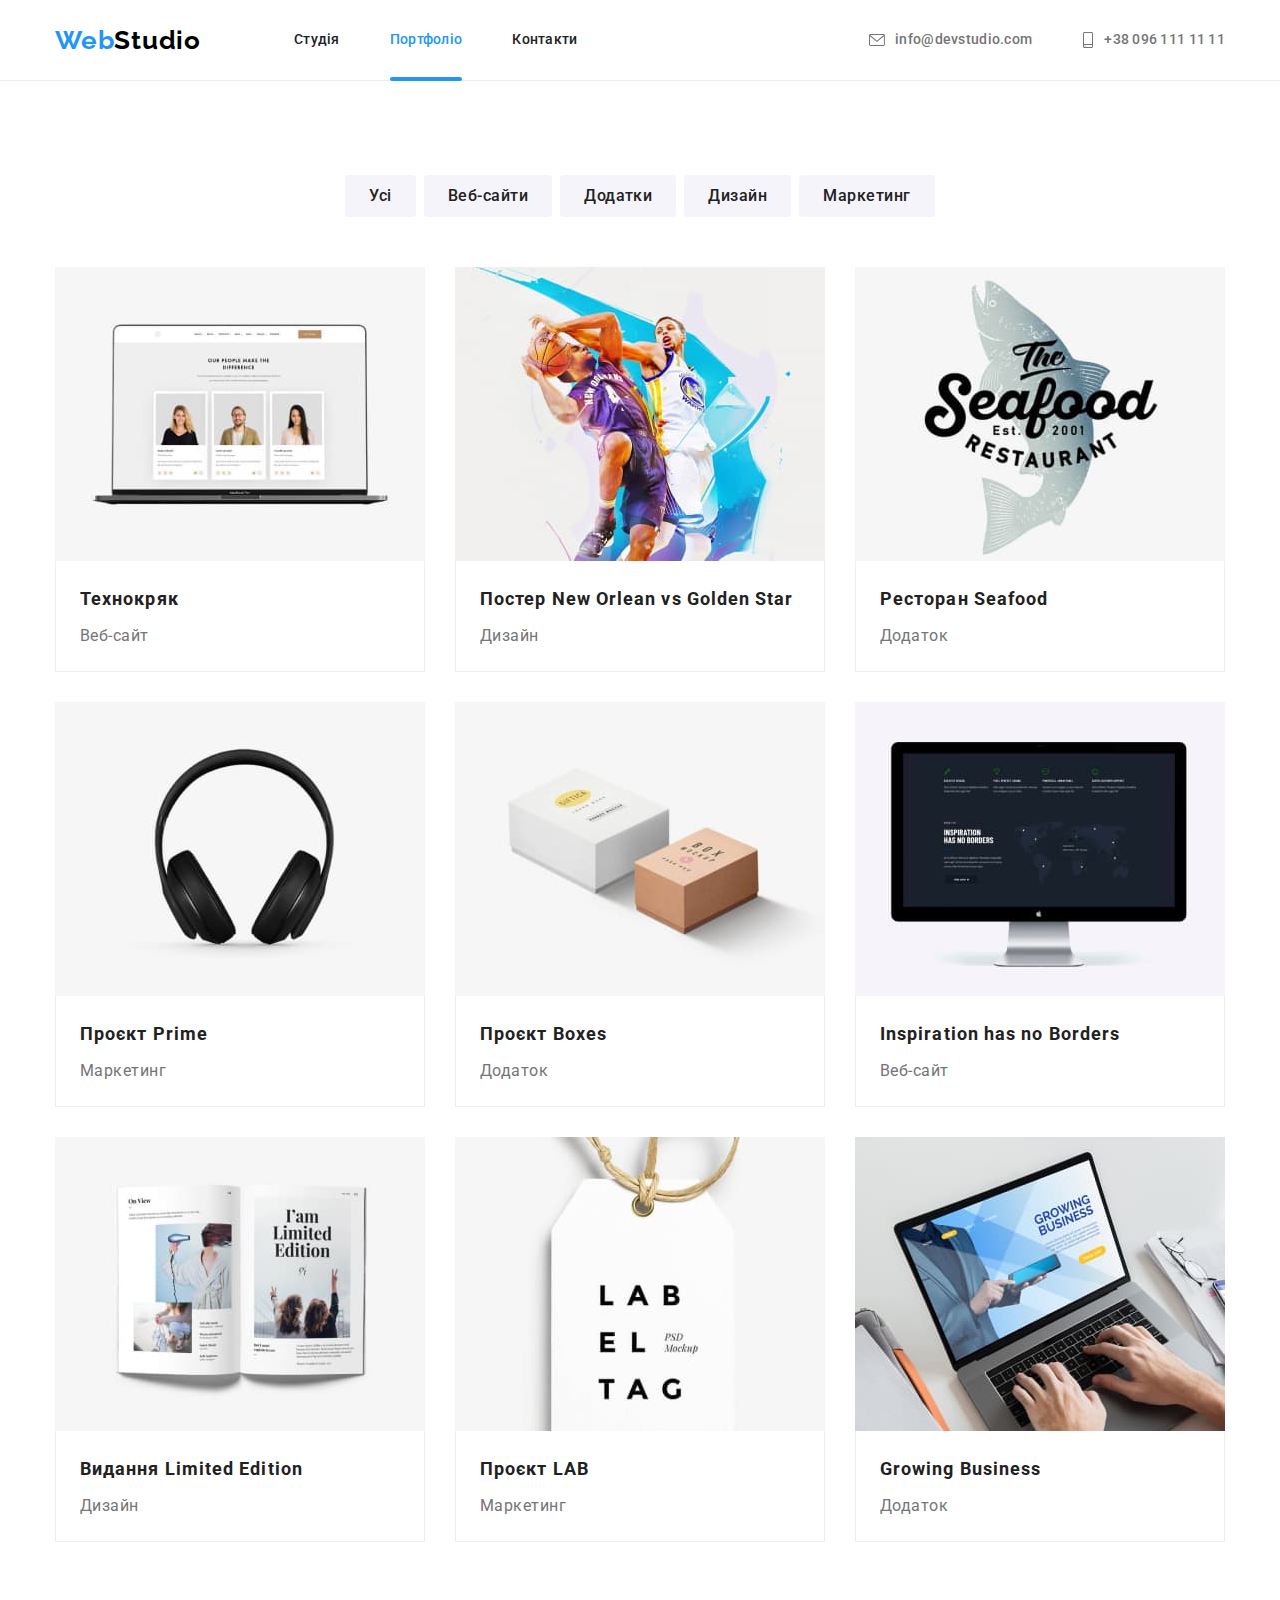
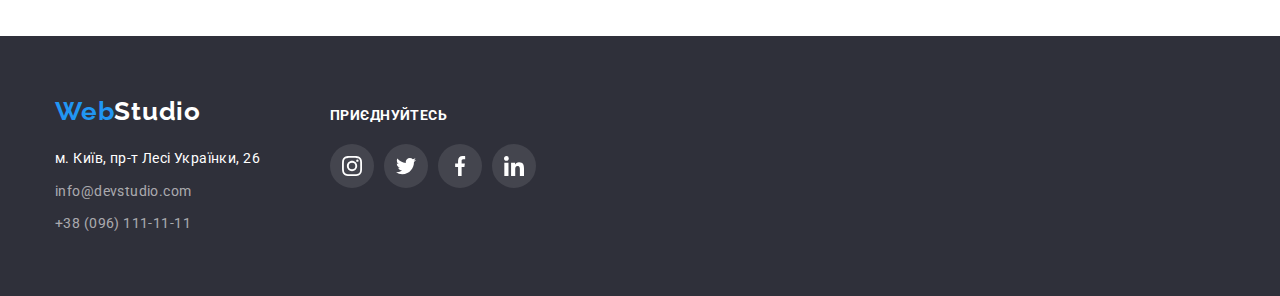
==== portfolio.html @ 8c92eab8 "03-11-2022" ====
<!DOCTYPE html>
<html lang="uk">
  <head>
    <meta charset="UTF-8" />
    <meta http-equiv="X-UA-Compatible" content="IE=edge" />
    <meta name="viewport" content="width=device-width, initial-scale=1.0" />
    <title>Портфоліо</title>
    <link
      rel="stylesheet"
      href="https://cdnjs.cloudflare.com/ajax/libs/modern-normalize/1.0.0/modern-normalize.min.css"
    />
    <link rel="preconnect" href="https://fonts.googleapis.com" />
    <link rel="preconnect" href="https://fonts.gstatic.com" crossorigin />
    <link
      href="https://fonts.googleapis.com/css2?family=Raleway:wght@700&family=Roboto:wght@400;500;700;900&display=swap"
      rel="stylesheet"
    />
    <link rel="stylesheet" href="./css/styles.css" />
  </head>
  <body>
    <header class="header-navigation">
      <div class="container flex">
        <!-- logo -->
        <a href="./index.html" class="header-navigation-logo"
          >Web<span class="logo-black">Studio</span></a
        >
        <!-- Меню навігації по інших сторінках -->
        <nav>
          <ul class="header-list list">
            <li class="header-item">
              <a class="link" href="./index.html">Студія</a>
            </li>
            <li class="header-item">
              <a class="link current" href="./portfolio.html">Портфоліо</a>
            </li>
            <li class="header-item">
              <a class="link" href="#">Контакти</a>
            </li>
          </ul>
        </nav>
        <ul class="header-contact-list list">
          <li class="header-item">
            <!-- Посилання на адресу електронної пошти  -->
            <a class="header-mail" href="mailto:info@devstudio.com"
              ><svg class="envelope-icon" width="16" height="12">
                <use href="./images/symbol-defs.svg#envelope"></use></svg
              >info@devstudio.com</a
            >
          </li>
          <li class="header-item">
            <!-- Посилання на телефонний номер -->
            <a class="header-phone" href="tel:+380961111111"
              ><svg class="smartphone-icon" width="12" height="16">
                <use href="./images/symbol-defs.svg#smartphone"></use></svg
              >+38 096 111 11 11</a
            >
          </li>
        </ul>
      </div>
    </header>
    <main class="body">
      <section class="workbtn section">
        <div class="container">
          <h1 class="visually-hidden">Портфоліо</h1>
          <!-- work link button -->
          <ul class="worklink-list list">
            <li class="worklink-item">
              <button class="worklink-btn" type="button">Усі</button>
            </li>
            <li class="worklink-item">
              <button class="worklink-btn" type="button">Веб-сайти</button>
            </li>
            <li class="worklink-item">
              <button class="worklink-btn" type="button">Додатки</button>
            </li>
            <li class="worklink-item">
              <button class="worklink-btn" type="button">Дизайн</button>
            </li>
            <li class="worklink-item">
              <button class="worklink-btn" type="button">Маркетинг</button>
            </li>
          </ul>
          <!-- Links to work -->
          <ul class="linkwork-list list">
            <li class="linkwork-item">
              <a href="" class="linkwork-link link">
                <article class="linkwork-product">
                  <div class="linkwork-thumb">
                    <img src="./images/imgportfolio1.jpg" alt="Ноутбук" />
                    <div class="linkwork-product-overlay">
                      <div class="linkwork-overlay">
                        <p class="linkwork-text-overlay">
                          Ресурс пропонує комплексні пропозиції з різним рівнем
                          функціоналу та сервісів. Все це дозволить відвідувачу
                          отримати вичерпні відомості про компанію чи приватну
                          особу.
                        </p>
                      </div>
                    </div>
                  </div>
                  <div class="linkwork-content">
                    <h2 class="linkwork-title">Технокряк</h2>
                    <p class="linkwork-text">Веб-сайт</p>
                  </div>
                </article>
              </a>
            </li>
            <li class="linkwork-item">
              <a href="" class="linkwork-link link">
                <article class="linkwork-product">
                  <div class="linkwork-thumb">
                    <img src="./images/imgportfolio2.jpg" alt="Баскетбол" />
                    <div class="linkwork-product-overlay">
                      <div class="linkwork-overlay">
                        <p class="linkwork-text-overlay">
                          Ресурс пропонує комплексні пропозиції з різним рівнем
                          функціоналу та сервісів. Все це дозволить відвідувачу
                          отримати вичерпні відомості про компанію чи приватну
                          особу.
                        </p>
                      </div>
                    </div>
                  </div>
                  <div class="linkwork-content">
                    <h2 class="linkwork-title">
                      Постер New Orlean vs Golden Star
                    </h2>
                    <p class="linkwork-text">Дизайн</p>
                  </div>
                </article>
              </a>
            </li>
            <li class="linkwork-item">
              <a href="" class="linkwork-link link">
                <article class="linkwork-product">
                  <div class="linkwork-thumb">
                    <img src="./images/imgportfolio3.jpg" alt="Ресторан" />
                    <div class="linkwork-product-overlay">
                      <div class="linkwork-overlay">
                        <p class="linkwork-text-overlay">
                          Ресурс пропонує комплексні пропозиції з різним рівнем
                          функціоналу та сервісів. Все це дозволить відвідувачу
                          отримати вичерпні відомості про компанію чи приватну
                          особу.
                        </p>
                      </div>
                    </div>
                  </div>
                  <div class="linkwork-content">
                    <h2 class="linkwork-title">Ресторан Seafood</h2>
                    <p class="linkwork-text">Додаток</p>
                  </div>
                </article>
              </a>
            </li>
            <li class="linkwork-item">
              <a href="" class="linkwork-link link">
                <article class="linkwork-product">
                  <div class="linkwork-thumb">
                    <img src="./images/imgportfolio4.jpg" alt="Наушники" />
                    <div class="linkwork-product-overlay">
                      <div class="linkwork-overlay">
                        <p class="linkwork-text-overlay">
                          Ресурс пропонує комплексні пропозиції з різним рівнем
                          функціоналу та сервісів. Все це дозволить відвідувачу
                          отримати вичерпні відомості про компанію чи приватну
                          особу.
                        </p>
                      </div>
                    </div>
                  </div>
                  <div class="linkwork-content">
                    <h2 class="linkwork-title">Проєкт Prime</h2>
                    <p class="linkwork-text">Маркетинг</p>
                  </div>
                </article>
              </a>
            </li>
            <li class="linkwork-item">
              <a href="" class="linkwork-link link">
                <article class="linkwork-product">
                  <div class="linkwork-thumb">
                    <img src="./images/imgportfolio5.jpg" alt="Коробки" />
                    <div class="linkwork-product-overlay">
                      <div class="linkwork-overlay">
                        <p class="linkwork-text-overlay">
                          Ресурс пропонує комплексні пропозиції з різним рівнем
                          функціоналу та сервісів. Все це дозволить відвідувачу
                          отримати вичерпні відомості про компанію чи приватну
                          особу.
                        </p>
                      </div>
                    </div>
                  </div>
                  <div class="linkwork-content">
                    <h2 class="linkwork-title">Проєкт Boxes</h2>
                    <p class="linkwork-text">Додаток</p>
                  </div>
                </article>
              </a>
            </li>
            <li class="linkwork-item">
              <a href="" class="linkwork-link link">
                <article class="linkwork-product">
                  <div class="linkwork-thumb">
                    <img src="./images/imgportfolio6.jpg" alt="Лептоп" />
                    <div class="linkwork-product-overlay">
                      <div class="linkwork-overlay">
                        <p class="linkwork-text-overlay">
                          Ресурс пропонує комплексні пропозиції з різним рівнем
                          функціоналу та сервісів. Все це дозволить відвідувачу
                          отримати вичерпні відомості про компанію чи приватну
                          особу.
                        </p>
                      </div>
                    </div>
                  </div>
                  <div class="linkwork-content">
                    <h2 class="linkwork-title">Inspiration has no Borders</h2>
                    <p class="linkwork-text">Веб-сайт</p>
                  </div>
                </article>
              </a>
            </li>
            <li class="linkwork-item">
              <a href="" class="linkwork-link link">
                <article class="linkwork-product">
                  <div class="linkwork-thumb">
                    <img src="./images/imgportfolio7.jpg" alt="Книга" />
                    <div class="linkwork-product-overlay">
                      <div class="linkwork-overlay">
                        <p class="linkwork-text-overlay">
                          Ресурс пропонує комплексні пропозиції з різним рівнем
                          функціоналу та сервісів. Все це дозволить відвідувачу
                          отримати вичерпні відомості про компанію чи приватну
                          особу.
                        </p>
                      </div>
                    </div>
                  </div>
                  <div class="linkwork-content">
                    <h2 class="linkwork-title">Видання Limited Edition</h2>
                    <p class="linkwork-text">Дизайн</p>
                  </div>
                </article>
              </a>
            </li>
            <li class="linkwork-item">
              <a href="" class="linkwork-link link">
                <article class="linkwork-product">
                  <div class="linkwork-thumb">
                    <img src="./images/imgportfolio8.jpg" alt="Бирка" />
                    <div class="linkwork-product-overlay">
                      <div class="linkwork-overlay">
                        <p class="linkwork-text-overlay">
                          Ресурс пропонує комплексні пропозиції з різним рівнем
                          функціоналу та сервісів. Все це дозволить відвідувачу
                          отримати вичерпні відомості про компанію чи приватну
                          особу.
                        </p>
                      </div>
                    </div>
                  </div>
                  <div class="linkwork-content">
                    <h2 class="linkwork-title">Проєкт LAB</h2>
                    <p class="linkwork-text">Маркетинг</p>
                  </div>
                </article>
              </a>
            </li>
            <li class="linkwork-item">
              <a href="" class="linkwork-link link">
                <article class="linkwork-product">
                  <div class="linkwork-thumb">
                    <img
                      src="./images/imgportfolio9.jpg"
                      alt="Работают за ноутбуком"
                    />
                    <div class="linkwork-product-overlay">
                      <div class="linkwork-overlay">
                        <p class="linkwork-text-overlay">
                          Ресурс пропонує комплексні пропозиції з різним рівнем
                          функціоналу та сервісів. Все це дозволить відвідувачу
                          отримати вичерпні відомості про компанію чи приватну
                          особу.
                        </p>
                      </div>
                    </div>
                  </div>
                  <div class="linkwork-content">
                    <h2 class="linkwork-title">Growing Business</h2>
                    <p class="linkwork-text">Додаток</p>
                  </div>
                </article>
              </a>
            </li>
          </ul>
        </div>
      </section>
    </main>
    <!-- Підвал сторінки footer -->
    <footer class="footer">
      <div class="container footer-contact">
        <div class="contact-footer">
          <a class="footer-logo" href="./index.html"
            >Web<span class="logo-wight">Studio</span></a
          >
          <address class="footer-address-list">
            <ul class="footer-list list">
              <li class="footer-item">
                <a
                  class="footer-address"
                  href="https://goo.gl/maps/cFj6b1vBH22CHA6d8"
                  target="_blank"
                  rel="noreferrer noopener"
                  >м. Київ, пр-т Лесі Українки, 26</a
                >
              </li>
              <li class="footer-item">
                <a class="footer-mail" href="mailto:info@devstudio.com"
                  >info@devstudio.com</a
                >
              </li>
              <li class="footer-item">
                <a class="footer-phone" href="tel:+380961111111"
                  >+38 (096) 111-11-11</a
                >
              </li>
            </ul>
          </address>
        </div>

        <div class="social-footer">
          <h3 class="social-footer-title">приєднуйтесь</h3>
          <ul class="social-footer-list list">
            <li class="footer-social-item">
              <a class="footer-social-link link" href="">
                <svg class="footer-social-icon" width="20px" height="20px">
                  <use href="./images/symbol-defs.svg#instagram-2"></use></svg
              ></a>
            </li>
            <li class="footer-social-item">
              <a class="footer-social-link link" href="">
                <svg class="footer-social-icon" width="20px" height="20px">
                  <use href="./images/symbol-defs.svg#twitter-1"></use></svg
              ></a>
            </li>
            <li class="footer-social-item">
              <a class="footer-social-link link" href="">
                <svg class="footer-social-icon" width="20px" height="20px">
                  <use href="./images/symbol-defs.svg#facebook-1"></use></svg
              ></a>
            </li>
            <li class="footer-social-item">
              <a class="footer-social-link link" href="">
                <svg class="footer-social-icon" width="20px" height="20px">
                  <use href="./images/symbol-defs.svg#linkedin-1"></use></svg
              ></a>
            </li>
          </ul>
        </div>
      </div>
    </footer>
  </body>
</html>
---- css/styles.css ----
:root {
  --primary-text-color: #757575;
  --title-text-color: #212121;
  --accent-color: #2196f3;
  --accent-color-overley: rgba(33, 150, 243, 0.9);
  --accent2-color: #ffffff;
  --header-background: #ffffff;
  --footer-background: #2f303a;
  --body-background-color: #ffffff;
  --section4-background: #f5f4fa;
  --sectionhero-color: #ffffff;
  --section1-title-color: #ffffff;
  --section3-background-color: #f5f5f5;
  --section31-background-color: #f5f4fa;
  --section1-background: #2f303a;
  --hero-background: #c4c4c4;
  --logo1-color: #2196f3;
  --logo2-color: #000000;
  --icon-color: #000000;
  --logo3-color: #ffffff;
  --footercontact-color: rgba(255, 255, 255, 0.6);
  --activ-accent-color: #188ce8;
  --linkwork-list-gap: 15px;
  --border-color: #eeeeee;
  --color-icon: #afb1b8;
  --footer-background-color-icon: rgba(255, 255, 255, 0.1);
  --border-header: #ececec;
  --address-color: #ffffff;
  --background-overlay: rgba(0, 0, 0, 0.2);
  --background-modal: #ffffff;
  --activity-background: rgba(47, 48, 58, 0.8);
  --time-function: 250ms;
  --transition-function: cubic-bezier(0.4, 0, 0.2, 1);
  --transition-duration: ;
}
body {
  font-family: "Roboto", "Raleway", sans-serif;
  background-color: #ffffff;
  color: #757575;
}
*,
::after,
::before {
  box-sizing: border-box;
}
/*-----------------Утилиты list---------------*/
.list {
  padding: 0;
  margin: 0;
  list-style: none;
}
.link {
  text-decoration: none;
}
.linkwork-link {
  text-decoration: none;
}
/*.reset*/
p,
h1,
h2,
h3,
h4,
h5,
h6 {
  margin: 0;
}
ul,
ol {
  margin: 0;
  padding-left: 0;
}
a {
  text-decoration: none;
}
img {
  display: block;
  max-width: 100%;
  height: auto;
}
.container {
  margin-left: auto;
  margin-right: auto;
  display: block;
  width: 1200px;
  padding-left: 15px;
  padding-right: 15px;
}
.section {
  padding: 94px 0;
}
/*-----------------page-header----------------*/
.header-navigation {
  display: flex;
  align-items: center;
  border-bottom: 1px solid var(--border-header);
}
.flex {
  display: flex;
  align-items: center;
}

.header-list {
  display: flex;
  margin-left: auto;
}
.header-contact-list {
  display: flex;
  margin-left: auto;
}
.header-item:not(:last-child) {
  margin-right: 50px;
}
.header-navigation-logo {
  font-family: "Raleway", sans-serif;
  font-style: normal;
  font-weight: 700;
  font-size: 26px;
  line-height: 1.19;
  letter-spacing: 0.03em;
  color: var(--accent-color);
  text-decoration: none;
  margin-right: 93px;
}
.logo-black {
  color: var(--logo2-color);
}
.header-list .link {
  display: inline-block;
  font-style: normal;
  font-weight: 500;
  font-size: 14px;
  line-height: 1.14;
  letter-spacing: 0.02em;
  color: var(--title-text-color);
  padding-top: 32px;
  padding-bottom: 32px;
  transition: color var(--time-function) var(--transition-function);
}
.header-list .link:hover,
.header-list .link:focus {
  color: var(--accent-color);
}
.header-mail {
  display: flex;
  font-style: normal;
  font-weight: 500;
  font-size: 14px;
  line-height: 1.14;
  letter-spacing: 0.02em;
  color: var(--primary-text-color);
  text-decoration: none;
  padding-top: 32px;
  padding-bottom: 32px;
  align-items: center;
  justify-content: center;
  transition: color var(--time-function) var(--transition-function);
}
.header-mail:hover,
.header-mail:focus {
  color: var(--accent-color);
}
.header-phone {
  display: flex;
  font-style: normal;
  font-weight: 500;
  font-size: 14px;
  line-height: 1.14;
  letter-spacing: 0.02em;
  color: var(--primary-text-color);
  text-decoration: none;
  padding-top: 32px;
  padding-bottom: 32px;
  align-items: center;
  justify-content: center;
  transition: color var(--time-function) var(--transition-function);
}
.header-phone:hover,
.header-phone:focus {
  color: var(--accent-color);
}
.envelope-icon,
.smartphone-icon {
  display: inline-flex;
  align-items: center;
  margin-right: 10px;
  fill: currentColor;
}
.envelope-icon:hover::before,
.smartphone-icon:hover::before {
  fill: var(--accent-color);
}

/*------------------хейдер-полоски--------------------*/
.link.current {
  position: relative;
}

.current::after {
  position: absolute;
  left: 0;
  bottom: -1px;
  content: "";
  display: block;
  width: 100%;
  height: 4px;
  border-radius: 2px;
  background: var(--accent-color);
}
/*-----------------page-footer---------------*/
.footer {
  background: var(--footer-background);
  padding-top: 60px;
  padding-bottom: 60px;
}
.footer-logo {
  font-family: "Raleway", sans-serif;
  font-style: normal;
  font-weight: 700;
  font-size: 26px;
  line-height: 1.19;
  letter-spacing: 0.03em;
  color: var(--accent-color);
  text-decoration: none;
}
.footer-address-list {
  margin-top: 20px;
}
.footer-item:not(:first-child) {
  margin-top: 9px;
}
.footer-address {
  font-style: normal;
  font-size: 14px;
  line-height: 1.71;
  letter-spacing: 0.03em;

  color: var(--address-color);
  text-decoration: none;
  transition: color var(--time-function) var(--transition-function);
}
.footer-address:hover,
.footer-address:focus {
  color: var(--accent-color);
}
.footer-mail {
  font-style: normal;
  font-size: 14px;
  line-height: 1.71;
  letter-spacing: 0.03em;
  color: var(--footercontact-color);
  text-decoration: none;
  transition: color var(--time-function) var(--transition-function);
}
.footer-mail:hover,
.footer-mail:focus {
  color: var(--accent-color);
}
.footer-phone {
  font-style: normal;
  font-size: 14px;
  line-height: 1.71;
  letter-spacing: 0.03em;

  color: var(--footercontact-color);
  text-decoration: none;
  transition: color var(--time-function) var(--transition-function);
}
.footer-phone:hover,
.footer-phone:focus {
  color: var(--accent-color);
}
.logo-wight {
  color: var(--logo3-color);
}

/* ---------------------------------social footer------------------- */

.footer-contact {
  display: flex;
  align-items: baseline;
}
.social-footer-title {
  font-family: inherit;
  font-style: normal;
  font-weight: 700;
  font-size: 14px;
  line-height: 1.14;
  letter-spacing: 0.03em;
  text-transform: uppercase;
  color: #ffffff;
  margin-bottom: 20px;
}

.social-footer {
  display: inline-block;
  margin-left: 70px;
}

.social-footer-list {
  display: flex;
  gap: 10px;
}
.footer-social-item {
  width: 44px;
  height: 44px;
  border-radius: 50%;
  background-color: var(--footer-background-color-icon);
}
.footer-social-link {
  width: 100%;
  height: 100%;
  border-radius: 50%;
  display: flex;
  align-items: center;
  justify-content: center;
  transition: background-color var(--time-function) var(--transition-function);
}
.footer-social-link:hover,
.footer-social-link:focus {
  background-color: var(--accent-color);
}
.footer-social-icon {
  fill: var(--body-background-color);
}

/* --------------------footer-form--------------------- */
.footer-form {
  margin-left: 94px;
}
.footer-form-field {
  display: block;
}
.footer-modal-input {
  width: 358px;
  height: 50px;
  padding-left: 16px;
  border: 1px solid rgba(255, 255, 255, 0.3);
  filter: drop-shadow(0px 4px 4px rgba(0, 0, 0, 0.15));
  border-radius: 4px;
}
.footer-email-btn {
  width: 200px;
  height: 50px;
  font-family: inherit;
  font-style: normal;
  font-weight: 700;
  font-size: 16px;
  line-height: 1.88;
  letter-spacing: 0.06em;
  color: #ffffff;
  background: #2196f3;
  border-radius: 4px;
  border-color: transparent;
  transition: background-color var(--time-function) var(--transition-function),
    color var(--time-function) var(--transition-function);
}
.footer-email-btn:hover,
.footer-email-btn:focus {
  background: var(--activ-accent-color);
  color: var(--accent2-color);
  box-shadow: 0px 4px 4px rgba(0, 0, 0, 0.15);
}
.footer-modal-label {
  display: flex;
  text-align: left;
  font-family: inherit;
  font-style: normal;
  font-weight: 700;
  font-size: 14px;
  line-height: 1.14;
  letter-spacing: 0.03em;
  text-transform: uppercase;

  color: #ffffff;
  margin-bottom: 20px;
}
/*-----------------page-1--------------------*/
.header-list .link.current {
  color: var(--accent-color);
}
/*-----------------page-main-----------------*/
.mane {
  background: var(--body-background);
}
/*-----------------section-hero--------------*/
.hero {
  background: var(--hero-background);
  padding: 200px 0;
  max-width: 1600px;
  margin-left: auto;
  margin-right: auto;
  background-image: linear-gradient(
      to right,
      rgba(47, 48, 58, 0.4),
      rgba(47, 48, 58, 0.4)
    ),
    url("../images/1mgoverlay.jpg");

  background-repeat: no-repeat;
  background-position: center;
  background-size: cover;
}
.hero-container {
  text-align: center;
}

.hero-title {
  font-style: normal;
  font-weight: 900;
  font-size: 44px;
  line-height: 1.36;
  letter-spacing: 0.06em;
  text-transform: uppercase;
  color: var(--section1-title-color);
  max-width: 696px;
  margin: 0 auto;
}
.hero-button {
  border-radius: 4px;
  padding: 10px 32px;
  font-family: inherit;
  font-style: normal;
  font-weight: 700;
  font-size: 16px;
  line-height: 1.88;
  text-align: center;
  letter-spacing: 0.06em;
  color: var(--section1-title-color);
  background: var(--accent-color);
  cursor: pointer;
  margin-top: 30px;
  border-color: transparent;
  transition: background-color var(--time-function) var(--transition-function),
    color var(--time-function) var(--transition-function);
}
.hero-button:hover,
.hero-button:focus {
  background-color: var(--activ-accent-color);
  color: var(--accent2-color);
  box-shadow: 0px 4px 4px rgba(0, 0, 0, 0.15);
}
/*-------------------modal-window----------------------------*/
.backdrop {
  position: fixed;
  top: 0;
  left: 0;
  width: 100%;
  height: 100%;
  background-color: var(--background-overlay);
  transition: opacity var(--time-function) linear,
    visibility var(--time-function) linear;
}
.backdrop.is-hidden {
  visibility: hidden;
  pointer-events: none;
  opacity: 0;
}

.modal {
  position: absolute;
  top: 50%;
  left: 50%;
  transform: translate(-50%, -50%) scale(1);
  transition: transform var(--time-function) linear;
  border-radius: 5px;
  width: 528px;
  height: 581px;
  border-radius: 4px;
  padding: 40px;
  background-color: var(--background-modal);
}

.modal:hover,
.modal:focus {
  box-shadow: 0px 1px 3px rgba(0, 0, 0, 0.12), 0px 1px 1px rgba(0, 0, 0, 0.14),
    0px 2px 1px rgba(0, 0, 0, 0.2);
}
.backdrop.is-hidden .modal {
  transform: translate(-50%, -50%) scale(0);
}
.modal-close {
  width: 30px;
  height: 30px;
  background-color: transparent;
  border-radius: 50%;
  position: absolute;
  right: 8px;
  top: 8px;
  padding: 6px;
  display: flex;
  align-items: center;
  justify-content: center;
  cursor: pointer;
  border: 1px solid rgba(0, 0, 0, 0.1);
}

.modal-close-icon {
  fill: var(--icon-color);
}

/* --------------------form modal window----------------- */
.modal-form {
  display: block;
  text-align: center;
}
.modal-title {
  font-family: inherit;
  font-weight: 700;
  font-size: 20px;
  line-height: 1.15;
  text-align: center;
  letter-spacing: 0.03em;
  margin-bottom: 12px;

  color: #212121;
}
.modal-input {
  width: 100%;
  height: 40px;
  border: 1px solid rgba(33, 33, 33, 0.2);
  border-radius: 4px;
  padding-left: 42px;
  font-size: 12px;
  line-height: 1, 17;
  letter-spacing: 0.01em;
  outline: transparent;
}
.modal-input:focus,
.comment-modal-input:focus {
  border-color: var(--accent-color);
  box-shadow: 0px 1px 3px rgba(0, 0, 0, 0.12), 0px 1px 1px rgba(0, 0, 0, 0.14),
    0px 2px 1px rgba(0, 0, 0, 0.2);
}

.modal-input:focus + .modal-input-icon {
  fill: var(--accent-color);
}
.comment-modal-input {
  width: 100%;
  height: 120px;
  border: 1px solid rgba(33, 33, 33, 0.2);
  border-radius: 4px;
  margin-bottom: 20px;
  padding: 12px 16px;
  resize: none;
  outline: transparent;
}
.comment-modal-input::placeholder,
.modal-input::placeholder {
  font-size: 12px;
  line-height: 1.17;
  letter-spacing: 0.01em;

  color: rgba(117, 117, 117, 0.5);
}
.checkbox-text {
  font-size: 14px;
  line-height: 1.71;
  letter-spacing: 0.03em;

  color: #757575;
}
.checkbox-text-activ {
  color: var(--accent-color);
  text-decoration: underline;
}
.input-label {
  font-size: 12px;
  line-height: 1.17;
  letter-spacing: 0.01em;

  color: #757575;
}
.input-label span {
  display: block;
  text-align: left;
  margin-bottom: 4px;
}
.modal-btn {
  width: 200px;
  height: 50px;

  margin-top: 30px;
  color: var(--accent2-color);
  background: #2196f3;
  box-shadow: 0px 4px 4px rgba(0, 0, 0, 0.15);
  border-radius: 4px;
  font-size: 16px;
  line-height: 1.88;
  border-color: transparent;
  transition: background-color var(--time-function) var(--transition-function),
    color var(--time-function) var(--transition-function);
}
.modal-btn:hover,
.modal-btn:focus {
  background-color: var(--activ-accent-color);
  color: var(--accent2-color);
  box-shadow: 0px 4px 4px rgba(0, 0, 0, 0.15);
}
.input-wrap {
  position: relative;
  margin-bottom: 10px;
}
.modal-input-icon {
  position: absolute;
  top: 50%;
  left: 12px;
  transform: translateY(-50%);
}

/*-----------------section-feature-----------*/
.feature-list {
  display: flex;
  gap: 30px;
}
.feature-item {
  width: 270px;
  height: 120px;
}
.feature-link {
  width: 100%;
  height: 100%;
  border-radius: 4px;
  display: flex;
  align-items: center;
  justify-content: center;
  background-color: var(--section31-background-color);
}

.feature-title {
  font-weight: 700;
  font-size: 14px;
  line-height: 1.14;
  letter-spacing: 0.03em;
  text-transform: uppercase;
  color: var(--title-text-color);
  margin-bottom: 10px;
  margin-top: 30px;
}
.feature-text {
  font-size: 14px;
  line-height: 1.71;
  letter-spacing: 0.03em;
}

/*-----------------section-activities--------*/
.activiti-thumb {
  position: relative;
  width: 370px;
  overflow: hidden;
}

.activiti-overlay {
  display: block;
  position: absolute;
  bottom: 0;
  left: 0;
  width: 370px;
  height: 70px;
  padding: 24px 107px;
  background-color: var(--activity-background);
}
.activities-list {
  display: flex;
  gap: 30px;
}
.activities-title {
  font-weight: 700;
  font-size: 36px;
  line-height: 1.17;
  text-align: center;
  letter-spacing: 0.03em;
  color: var(--title-text-color);
  margin-bottom: 50px;
}
.activiti-overlay-text {
  font-family: inherit;
  font-style: normal;
  font-weight: 700;
  font-size: 14px;
  line-height: 1.14;
  text-align: center;
  letter-spacing: 0.03em;
  text-transform: uppercase;

  color: var(--body-background-color);
}
/*-----------------section-workers-----------*/

.worker {
  background: var(--section31-background-color);
}
.worker-list {
  display: flex;
  gap: 30px;
}
.worker-boxlist {
  padding-top: 30px;
  padding-bottom: 30px;
}
.worker-item {
  background-color: var(--body-background-color);
  box-shadow: 0px 1px 3px rgba(0, 0, 0, 0.12), 0px 1px 1px rgba(0, 0, 0, 0.14),
    0px 2px 1px rgba(0, 0, 0, 0.2);
  border-radius: 0px 0px 4px 4px;
}

.worker-item:first-child {
  margin-right: 0;
}

.worker2-title {
  margin-bottom: 50px;
  font-weight: 700;
  font-size: 36px;
  line-height: 1.17;
  text-align: center;
  letter-spacing: 0.03em;
  color: var(--title-text-color);
}
.worker-title {
  font-weight: 500;
  font-size: 16px;
  line-height: 1.19;
  text-align: center;
  letter-spacing: 0.03em;
  margin-bottom: 10px;

  color: var(--title-text-color);
}
.worker-text {
  font-size: 16px;
  line-height: 1.19;
  text-align: center;
  letter-spacing: 0.03em;
  margin-bottom: 16px;
}

/*--------------------- Socisl------------------- */
.client-title {
  font-family: inherit;
  font-style: normal;
  font-weight: 700;
  font-size: 36px;
  line-height: 1.17;
  text-align: center;
  letter-spacing: 0.03em;
  color: var(--title-text-color);
  margin-bottom: 50px;
}
.worker-social-list {
  display: flex;
  justify-content: center;
  gap: 10px;
}

.worker-social-item {
  width: 44px;
  height: 44px;
}
.worker-social-link {
  width: 100%;
  height: 100%;
  border-radius: 50%;
  display: flex;
  align-items: center;
  justify-content: center;
  transition: background-color var(--time-function) var(--transition-function),
    fill var(--time-function) var(--transition-function);
}

.worker-social-icon {
  fill: var(--color-icon);
  transition: fill var(--time-function);
}

.worker-social-link:hover,
.worker-social-link:focus {
  background-color: var(--accent-color);
}
.worker-social-link:hover .worker-social-icon,
.worker-social-link:focus .worker-social-icon {
  fill: var(--body-background-color);
}

/*---------------- Section client------------------------- */
.client-social-list {
  display: flex;
  gap: 30px;
}

.client-social-item {
  width: calc((100% - 150px) / 6);
  height: 92px;
}
.client-social-link {
  width: 100%;
  height: 100%;
  border: 1px solid var(--color-icon);
  border-radius: 4px;
  display: flex;
  align-items: center;
  justify-content: center;
  transition: border-color var(--time-function);
}

.client-social-link .client-social-icon {
  transition: border-color var(--time-function) var(--transition-function),
    fill var(--time-function) var(--transition-function);
}
.client-social-icon {
  fill: var(--color-icon);
}

.client-social-link:hover,
.client-social-link:focus {
  border-color: var(--accent-color);
}
.client-social-link:hover .client-social-icon,
.client-social-link:focus .client-social-icon {
  fill: var(--accent-color);
}

/*-----------------page-2--------------------*/
/*------------------work link button------------------------*/
.worklink-list {
  display: flex;
  justify-content: center;
}
.worklink-item:not(:last-child) {
  margin-right: 8px;
}

.worklink-btn {
  border-radius: 4px;
  padding: 6px 22px;
  font-style: normal;
  font-weight: 500;
  font-family: inherit;
  font-size: 16px;
  line-height: 1.62;
  cursor: pointer;
  letter-spacing: 0.03em;
  text-align: center;
  color: var(--title-text-color);
  background-color: var(--section4-background);
  border-color: transparent;
  transition: background-color var(--time-function) var(--transition-function),
    color var(--time-function) var(--transition-function),
    box-shadow var(--time-function);
}

.worklink-btn:hover,
.worklink-btn:focus {
  background-color: var(--accent-color);
  color: var(--header-background);
  box-shadow: 0px 3px 1px rgba(0, 0, 0, 0.1), 0px 1px 2px rgba(0, 0, 0, 0.08),
    0px 2px 2px rgba(0, 0, 0, 0.12);
}

/*-----------------Links to work-------------*/
.linkwork-list {
  display: flex;
  flex-wrap: wrap;
  gap: 30px;
  margin-top: 50px;
}

.linkwork-item {
  flex-basis: calc((100% - 2 * 30px) / 3);
}

.linkwork-link {
  display: block;
  transition: box-shadow var(--time-function) var(--transition-function);
}
.linkwork-link:hover,
.linkwork-link:focus {
  box-shadow: 0px 1px 1px rgba(0, 0, 0, 0.12), 0px 4px 4px rgba(0, 0, 0, 0.06),
    1px 4px 6px rgba(0, 0, 0, 0.16);
}
.linkwork-content {
  padding: 20px 24px;
  border-left: 1px solid var(--border-color);
  border-right: 1px solid var(--border-color);
  border-bottom: 1px solid var(--border-color);
}

.linkwork-title {
  font-size: 18px;
  line-height: 2;
  letter-spacing: 0.06em;
  cursor: pointer;
  margin-bottom: 4px;
  color: var(--title-text-color);
}
.linkwork-text {
  font-size: 16px;
  line-height: 1.87;
  letter-spacing: 0.03em;
  color: var(--primary-text-color);
}

/*-----------------------Hover на картки продукта-------------------*/

.linkwork-product:hover .linkwork-overlay {
  opacity: 1;
}
.linkwork-thumb:hover::before {
  opacity: 1;
}

.linkwork-thumb {
  position: relative;
  width: 370px;
  overflow: hidden;
}
.linkwork-product-overlay {
  display: block;
  position: absolute;
  top: 0;
  left: 0;
  width: 100%;
  height: 100%;
  background-color: var(--accent-color-overley);
  transform: translatey(100%);
  transition: transform var(--time-function) var(--transition-function);
}
.linkwork-product:hover .linkwork-product-overlay {
  transform: translateY(0);
}

.linkwork-overlay {
  display: flex;
  position: absolute;
  width: 100%;
  height: 100%;
  top: 50%;
  left: 50%;
  transform: translate(-50%, -50%);
  padding: 63px 24px;
  opacity: 0;
}
.linkwork-text-overlay {
  font-size: 18px;
  line-height: 1.56;
  letter-spacing: 0.03em;
  color: #ffffff;
}

/*-----------------work----------------------*/
.visually-hidden {
  position: absolute;
  white-space: nowrap;
  width: 1px;
  height: 1px;
  overflow: hidden;
  border: 0;
  padding: 0;
  clip: rect(0 0 0 0);
  clip-path: inset(50%);
  margin: -1px;
}
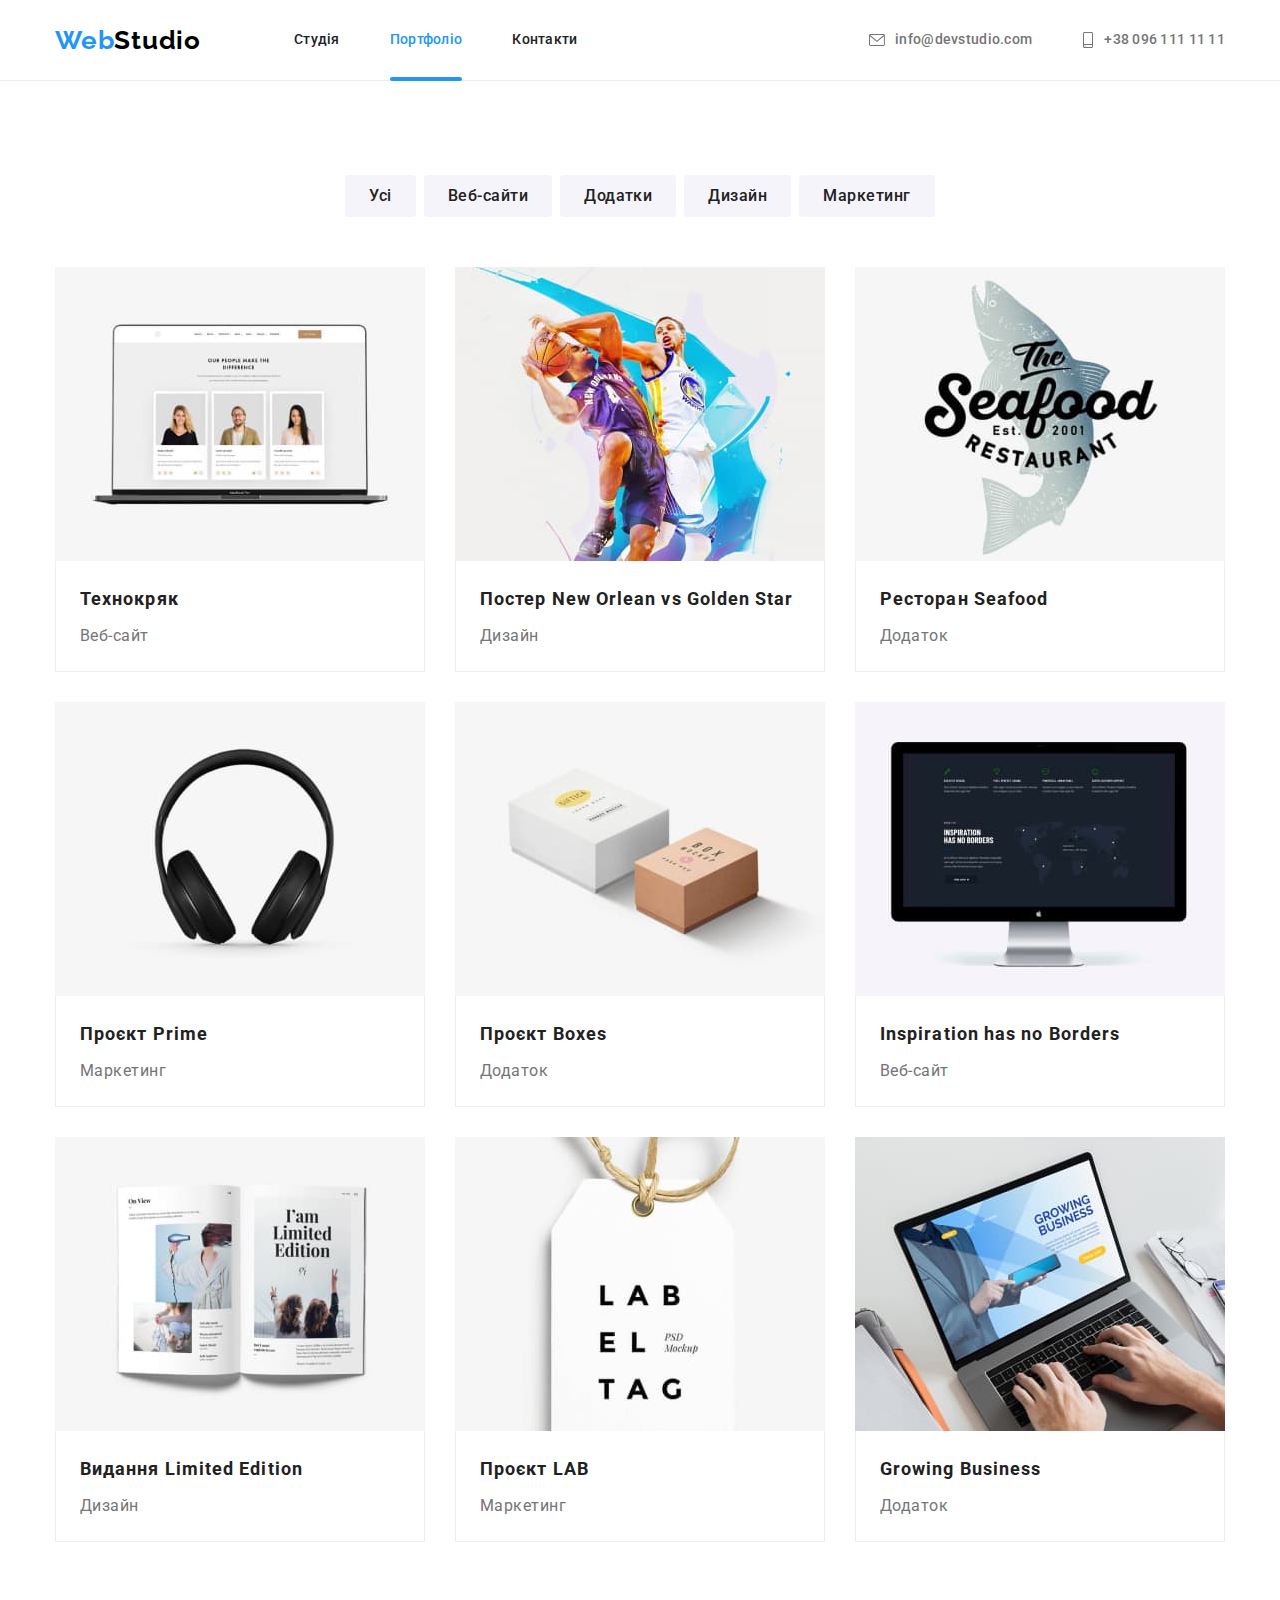
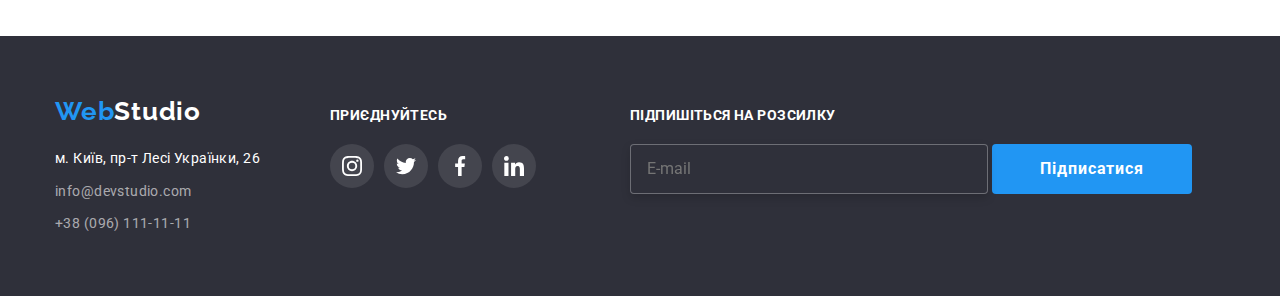
==== commit b96098a6: "03-11-2022-3" ====
--- a/portfolio.html
+++ b/portfolio.html
@@ -359,6 +359,30 @@
             </li>
           </ul>
         </div>
+        <!-- ---------------------footer form ------------------------------------>
+
+        <div class="footer-form">
+          <form class="footer-modal-form">
+            <div class="footer-form-field">
+              <label for="e-mail" class="footer-modal-label"
+                >Підпишіться на розсилку</label
+              >
+              <input
+                type="email"
+                name="user-email"
+                class="footer-modal-input"
+                placeholder="E-mail"
+                id="e-mail"
+                required
+              />
+
+              <button class="footer-email-btn" type="submit">
+                Підписатися
+              </button>
+            </div>
+          </form>
+        </div>
+      </div>
       </div>
     </footer>
   </body>
--- a/css/styles.css
+++ b/css/styles.css
@@ -31,7 +31,6 @@
   --activity-background: rgba(47, 48, 58, 0.8);
   --time-function: 250ms;
   --transition-function: cubic-bezier(0.4, 0, 0.2, 1);
-  --transition-duration: ;
 }
 body {
   font-family: "Roboto", "Raleway", sans-serif;
@@ -338,6 +337,12 @@
   border: 1px solid rgba(255, 255, 255, 0.3);
   filter: drop-shadow(0px 4px 4px rgba(0, 0, 0, 0.15));
   border-radius: 4px;
+  background: #2f303a;
+  outline: transparent;
+  color: var(--accent2-color);
+}
+.footer-modal-input:focus {
+  border-color: var(--accent-color);
 }
 .footer-email-btn {
   width: 200px;
@@ -522,7 +527,7 @@
   border-radius: 4px;
   padding-left: 42px;
   font-size: 12px;
-  line-height: 1, 17;
+  line-height: 1.17;
   letter-spacing: 0.01em;
   outline: transparent;
 }
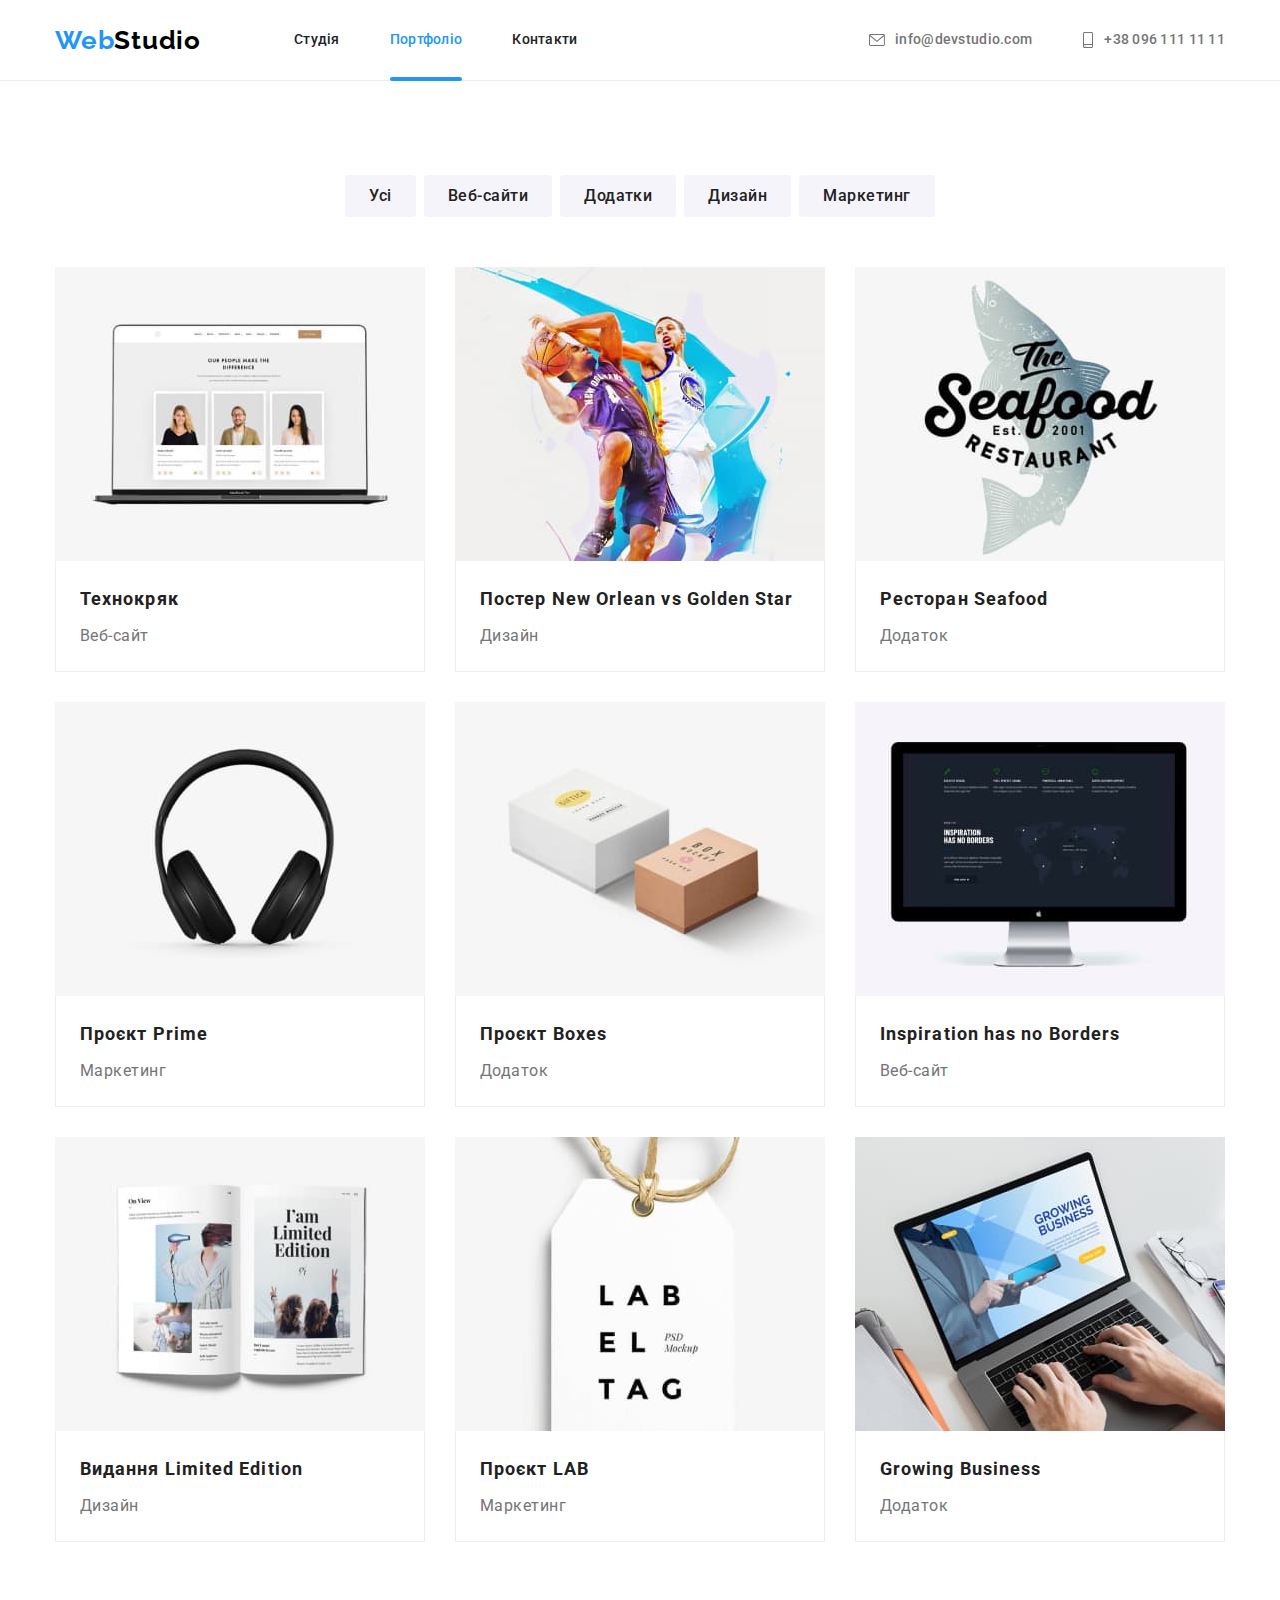
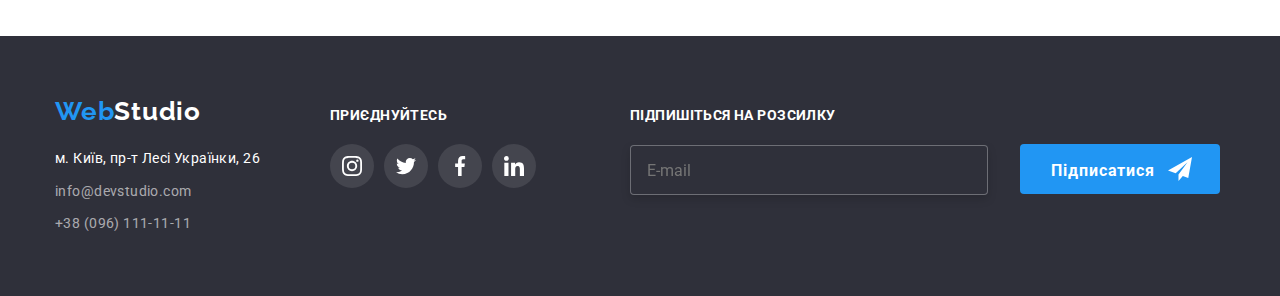
==== commit 42eff310: "06-11-2022" ====
--- a/portfolio.html
+++ b/portfolio.html
@@ -361,27 +361,25 @@
         </div>
         <!-- ---------------------footer form ------------------------------------>
 
-        <div class="footer-form">
+       <div class="footer-form">
+          <p class="footer-form-title">Підпишіться на розсилку</p>
           <form class="footer-modal-form">
-            <div class="footer-form-field">
-              <label for="e-mail" class="footer-modal-label"
-                >Підпишіться на розсилку</label
-              >
-              <input
-                type="email"
-                name="user-email"
-                class="footer-modal-input"
-                placeholder="E-mail"
-                id="e-mail"
-                required
-              />
+            <input
+              type="email"
+              name="user-email"
+              class="footer-modal-input"
+              placeholder="E-mail"
+              id="e-mail"
+              required
+            />
+            <svg class="footer-input-icon" width="24px" height="24px">
+              <use href="./images/symbol-defs.svg#icon-send"></use>
+            </svg>
 
-              <button class="footer-email-btn" type="submit">
-                Підписатися
-              </button>
-            </div>
+            <button class="footer-email-btn" type="submit">Підписатися</button>
           </form>
         </div>
+      </div>
       </div>
       </div>
     </footer>
--- a/css/styles.css
+++ b/css/styles.css
@@ -325,11 +325,20 @@
 
 /* --------------------footer-form--------------------- */
 .footer-form {
+  display: block;
   margin-left: 94px;
 }
-.footer-form-field {
-  display: block;
-}
+.footer-modal-form {
+  position: relative;
+}
+.footer-input-icon {
+  position: absolute;
+  top: 50%;
+  right: 28px;
+  transform: translateY(-50%);
+  fill: var(--body-background-color);
+}
+
 .footer-modal-input {
   width: 358px;
   height: 50px;
@@ -353,10 +362,13 @@
   font-size: 16px;
   line-height: 1.88;
   letter-spacing: 0.06em;
-  color: #ffffff;
-  background: #2196f3;
+  color: var(--body-background-color);
+  background: var(--accent-color);
   border-radius: 4px;
   border-color: transparent;
+  padding: 10px 62px 10px 28px;
+  margin-left: 28px;
+
   transition: background-color var(--time-function) var(--transition-function),
     color var(--time-function) var(--transition-function);
 }
@@ -366,8 +378,8 @@
   color: var(--accent2-color);
   box-shadow: 0px 4px 4px rgba(0, 0, 0, 0.15);
 }
-.footer-modal-label {
-  display: flex;
+
+.footer-form-title {
   text-align: left;
   font-family: inherit;
   font-style: normal;
@@ -377,9 +389,10 @@
   letter-spacing: 0.03em;
   text-transform: uppercase;
 
-  color: #ffffff;
+  color: var(--body-background-color);
   margin-bottom: 20px;
 }
+
 /*-----------------page-1--------------------*/
 .header-list .link.current {
   color: var(--accent-color);
@@ -484,7 +497,7 @@
 .backdrop.is-hidden .modal {
   transform: translate(-50%, -50%) scale(0);
 }
-.modal-close {
+.modal-close-btn {
   width: 30px;
   height: 30px;
   background-color: transparent;
@@ -498,12 +511,17 @@
   justify-content: center;
   cursor: pointer;
   border: 1px solid rgba(0, 0, 0, 0.1);
+  transition: fill var(--time-function) var(--transition-function);
 }
 
 .modal-close-icon {
   fill: var(--icon-color);
-}
-
+  transition: fill var(--time-function);
+}
+.modal-close-icon:hover,
+.modal-close-icon:focus {
+  fill: var(--accent-color);
+}
 /* --------------------form modal window----------------- */
 .modal-form {
   display: block;
@@ -518,11 +536,11 @@
   letter-spacing: 0.03em;
   margin-bottom: 12px;
 
-  color: #212121;
+  color: var(--title-text-color);
 }
 .modal-input {
   width: 100%;
-  height: 40px;
+  min-height: 40px;
   border: 1px solid rgba(33, 33, 33, 0.2);
   border-radius: 4px;
   padding-left: 42px;
@@ -534,19 +552,17 @@
 .modal-input:focus,
 .comment-modal-input:focus {
   border-color: var(--accent-color);
-  box-shadow: 0px 1px 3px rgba(0, 0, 0, 0.12), 0px 1px 1px rgba(0, 0, 0, 0.14),
-    0px 2px 1px rgba(0, 0, 0, 0.2);
-}
-
-.modal-input:focus + .modal-input-icon {
+}
+
+.modal-close:hover,
+.modal-close:focus {
   fill: var(--accent-color);
 }
 .comment-modal-input {
   width: 100%;
-  height: 120px;
+  min-height: 120px;
   border: 1px solid rgba(33, 33, 33, 0.2);
   border-radius: 4px;
-  margin-bottom: 20px;
   padding: 12px 16px;
   resize: none;
   outline: transparent;
@@ -559,23 +575,61 @@
 
   color: rgba(117, 117, 117, 0.5);
 }
+.checkbox-modal {
+  display: inline-flex;
+  align-items: center;
+}
 .checkbox-text {
+  font-family: inherit;
+  font-style: normal;
+  font-weight: 400;
   font-size: 14px;
   line-height: 1.71;
   letter-spacing: 0.03em;
-
-  color: #757575;
+  white-space: pre;
 }
 .checkbox-text-activ {
+  font-family: inherit;
+  font-style: normal;
+  font-weight: 400;
+  font-size: 14px;
+  line-height: 1.71;
+  letter-spacing: 0.03em;
   color: var(--accent-color);
   text-decoration: underline;
+}
+
+.checkbox__input {
+  -webkit-appearance: none;
+  appearance: none;
+}
+.check__icon {
+  display: inline-block;
+  width: 15px;
+  height: 15px;
+  border: 2px solid var(--title-text-color);
+  border-radius: 4px;
+  margin-right: 7px;
+}
+.checkbox__input:checked + .check__icon {
+  background-image: url(../images/icon-check.svg);
+  background-size: contain;
+  background-origin: border-box;
+  background-repeat: no-repeat;
+  background-position: center;
+  background-color: var(--accent-color);
+  border-color: var(--accent-color);
+}
+
+.form-field-comment {
+  margin-bottom: 25px;
 }
 .input-label {
   font-size: 12px;
   line-height: 1.17;
   letter-spacing: 0.01em;
 
-  color: #757575;
+  color: var(--primary-text-color);
 }
 .input-label span {
   display: block;
@@ -585,10 +639,8 @@
 .modal-btn {
   width: 200px;
   height: 50px;
-
-  margin-top: 30px;
   color: var(--accent2-color);
-  background: #2196f3;
+  background: var(--accent-color);
   box-shadow: 0px 4px 4px rgba(0, 0, 0, 0.15);
   border-radius: 4px;
   font-size: 16px;
@@ -605,15 +657,21 @@
 }
 .input-wrap {
   position: relative;
-  margin-bottom: 10px;
-}
+}
+
 .modal-input-icon {
   position: absolute;
   top: 50%;
   left: 12px;
   transform: translateY(-50%);
-}
-
+  transition: color var(--time-function) var(--transition-function);
+}
+.form-field {
+  margin-bottom: 10px;
+}
+.checkbox-modal {
+  margin-bottom: 30px;
+}
 /*-----------------section-feature-----------*/
 .feature-list {
   display: flex;
@@ -951,7 +1009,7 @@
   font-size: 18px;
   line-height: 1.56;
   letter-spacing: 0.03em;
-  color: #ffffff;
+  color: var(--body-background-color);
 }
 
 /*-----------------work----------------------*/
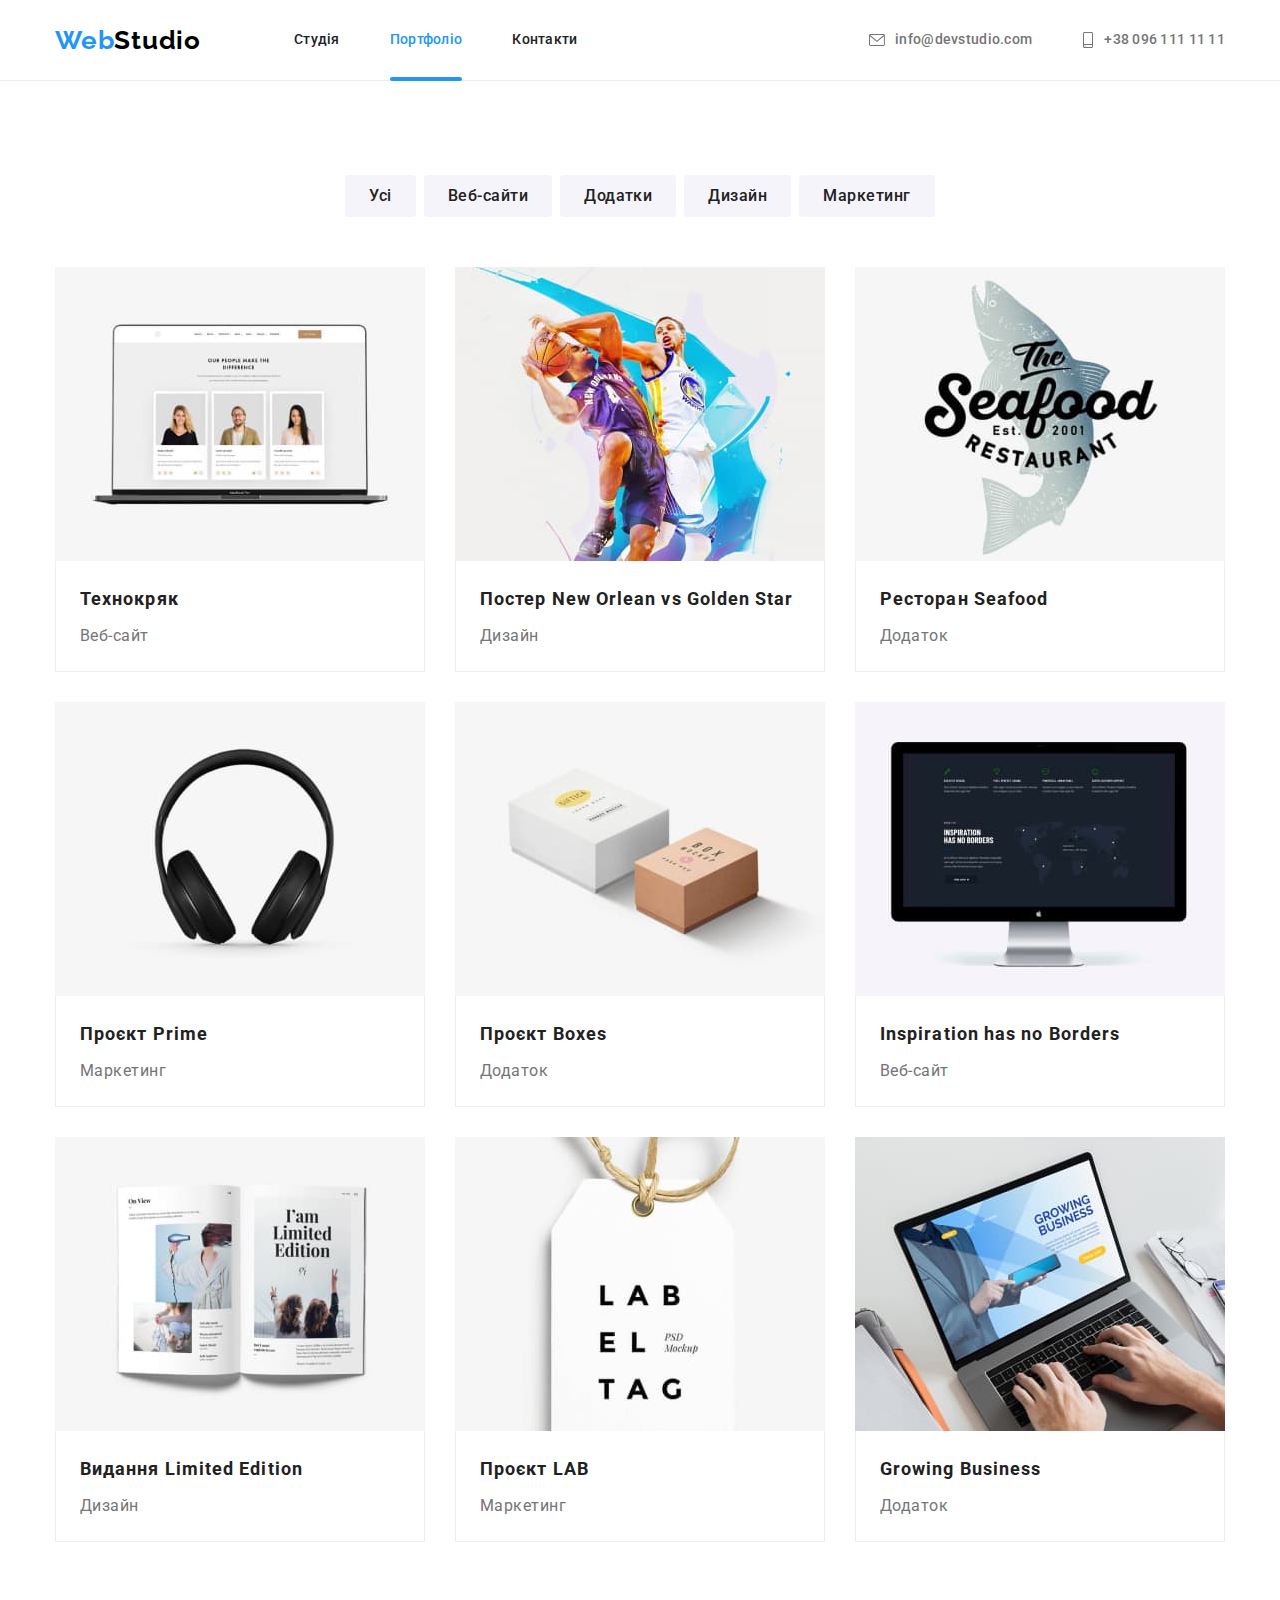
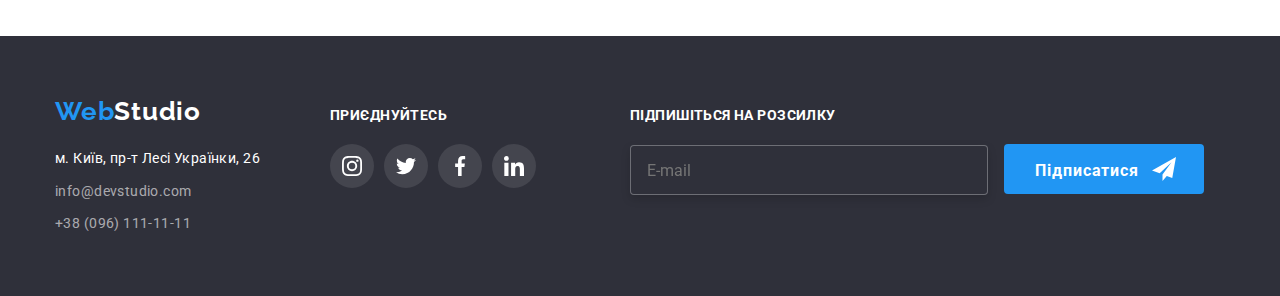
==== commit 9fa0d064: "06-11-2022-3" ====
--- a/portfolio.html
+++ b/portfolio.html
@@ -372,11 +372,15 @@
               id="e-mail"
               required
             />
-            <svg class="footer-input-icon" width="24px" height="24px">
-              <use href="./images/symbol-defs.svg#icon-send"></use>
-            </svg>
-
-            <button class="footer-email-btn" type="submit">Підписатися</button>
+            <button class="footer-email-btn" type="submit">
+              Підписатися<svg
+                class="footer-input-icon"
+                width="24px"
+                height="24px"
+              >
+                <use href="./images/symbol-defs.svg#icon-send"></use>
+              </svg>
+            </button>
           </form>
         </div>
       </div>
--- a/css/styles.css
+++ b/css/styles.css
@@ -367,7 +367,7 @@
   border-radius: 4px;
   border-color: transparent;
   padding: 10px 62px 10px 28px;
-  margin-left: 28px;
+  margin-left: 12px;
 
   transition: background-color var(--time-function) var(--transition-function),
     color var(--time-function) var(--transition-function);
@@ -497,6 +497,7 @@
 .backdrop.is-hidden .modal {
   transform: translate(-50%, -50%) scale(0);
 }
+
 .modal-close-btn {
   width: 30px;
   height: 30px;
@@ -511,17 +512,19 @@
   justify-content: center;
   cursor: pointer;
   border: 1px solid rgba(0, 0, 0, 0.1);
+  transition: border-color var(--time-function) var(--transition-function);
+}
+
+.modal-close-icon {
   transition: fill var(--time-function) var(--transition-function);
 }
 
-.modal-close-icon {
-  fill: var(--icon-color);
-  transition: fill var(--time-function);
-}
-.modal-close-icon:hover,
-.modal-close-icon:focus {
+.button-close:hover .modal-button,
+.button-close:focus .modal-button {
   fill: var(--accent-color);
-}
+  border-color: var(--accent-color);
+}
+
 /* --------------------form modal window----------------- */
 .modal-form {
   display: block;
@@ -544,7 +547,7 @@
   border: 1px solid rgba(33, 33, 33, 0.2);
   border-radius: 4px;
   padding-left: 42px;
-  font-size: 12px;
+  font-size: 14px;
   line-height: 1.17;
   letter-spacing: 0.01em;
   outline: transparent;
@@ -553,7 +556,9 @@
 .comment-modal-input:focus {
   border-color: var(--accent-color);
 }
-
+.modal-input:focus + .modal-input-icon {
+  fill: var(--accent-color);
+}
 .modal-close:hover,
 .modal-close:focus {
   fill: var(--accent-color);
@@ -579,6 +584,11 @@
   display: inline-flex;
   align-items: center;
 }
+.checkbox {
+  display: flex;
+  align-items: center;
+}
+
 .checkbox-text {
   font-family: inherit;
   font-style: normal;
